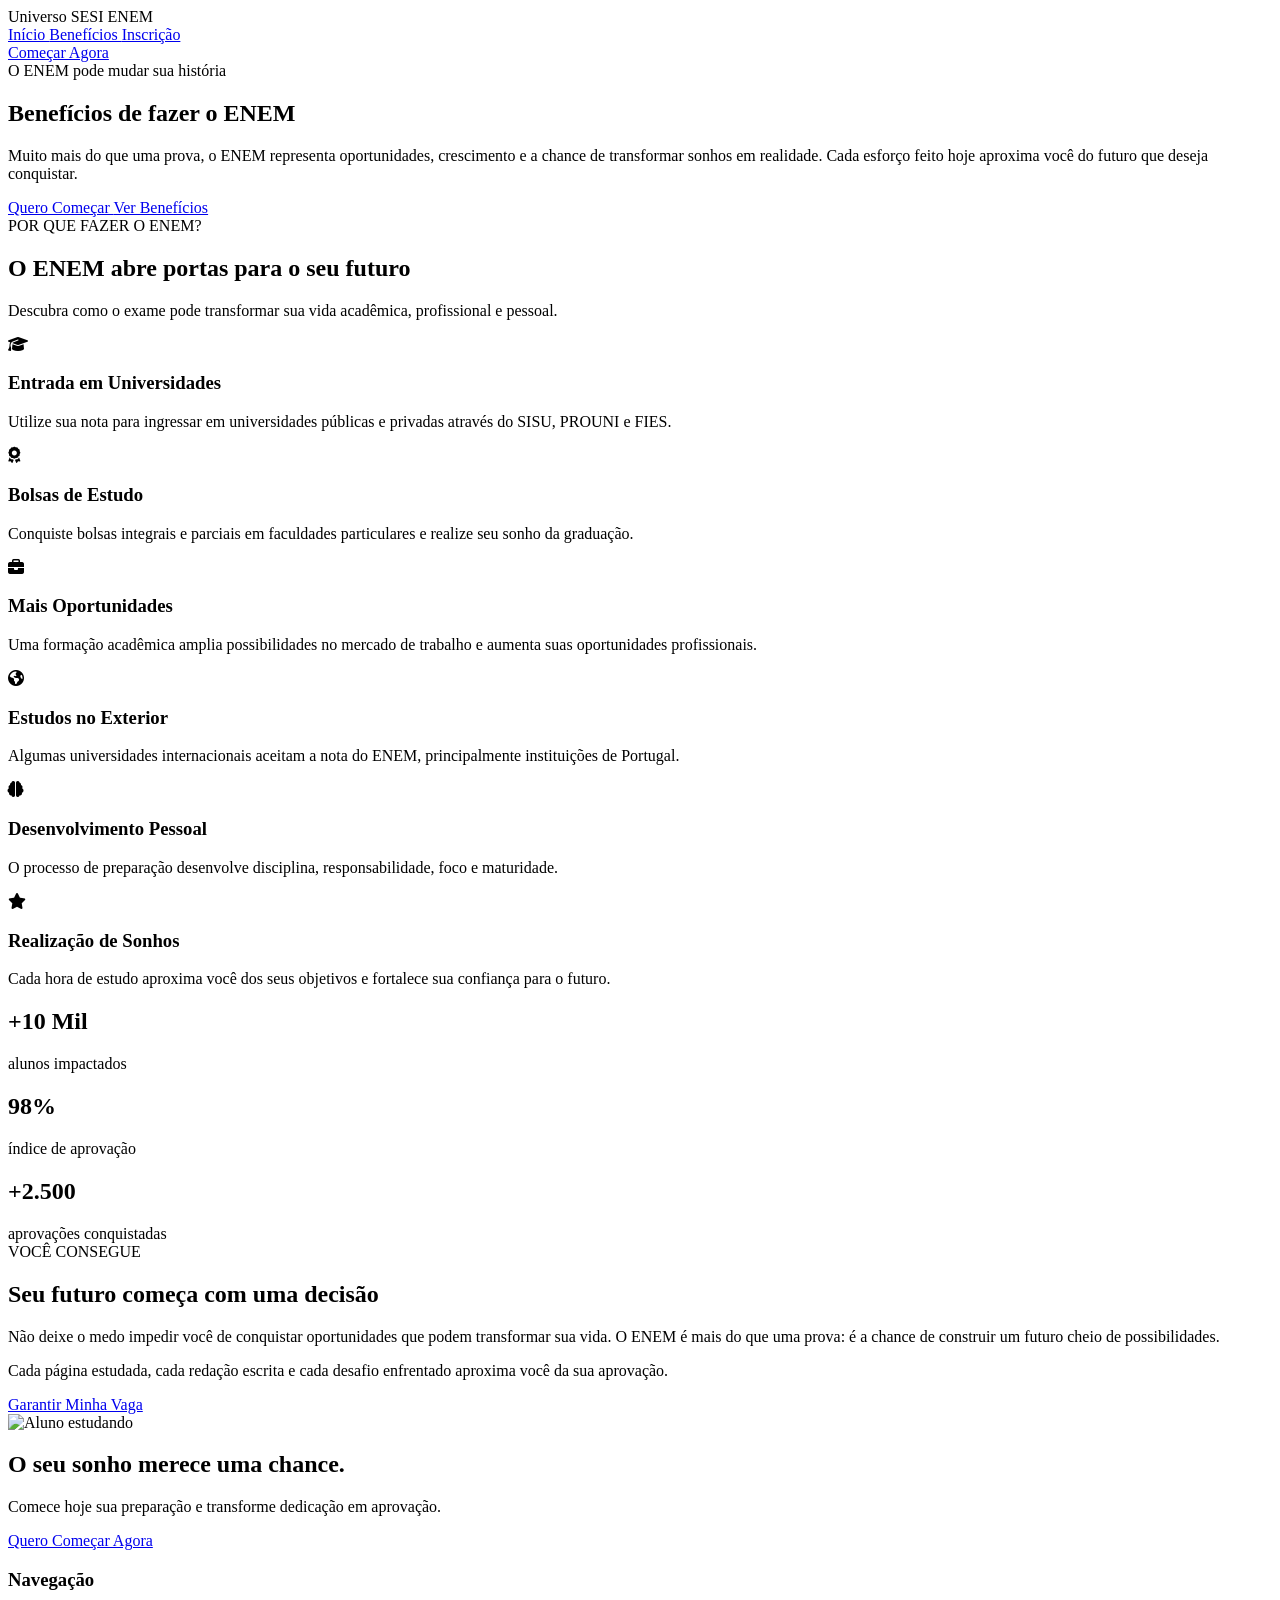
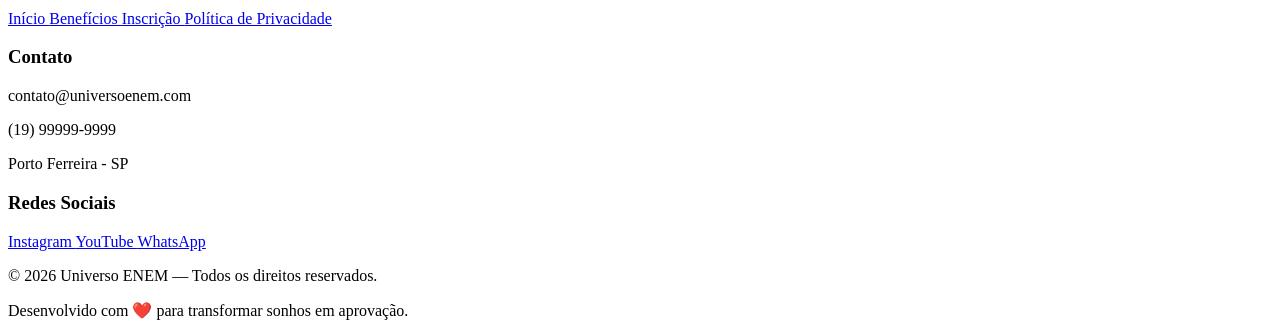
==== pages/beneficios.html @ ed3ad5ba "Add files via upload" ====
<!DOCTYPE html>
<html lang="pt-BR">

<head>

    <meta charset="UTF-8">
    <meta name="viewport" content="width=device-width, initial-scale=1.0">
    <link rel="stylesheet" href="../CSS/beneficios.css">
    <title>
        Benefícios do ENEM | Universo SESI ENEM
    </title>

    <!-- GOOGLE FONTS -->
    <link href="https://fonts.googleapis.com/css2?family=Poppins:wght@300;400;500;600;700;800&display=swap"
        rel="stylesheet">

    <!-- FONT AWESOME -->
    <link rel="stylesheet"
        href="https://cdnjs.cloudflare.com/ajax/libs/font-awesome/6.5.2/css/all.min.css">

    <!-- CSS -->
    <link rel="stylesheet" href="../CSS/beneficios.css">

</head>

<body>

    <!-- =========================================================
         HEADER
    ========================================================= -->

    <header class="header">

        <div class="logo">
            Universo <span>SESI ENEM</span>
        </div>

        <nav class="navbar">

            <a href="../index.html">
                Início
            </a>

            <a href="#">
                Benefícios
            </a>

            <a href="../pages/Inscrição.html">
                Inscrição
            </a>

        </nav>

        <a href="../pages/Inscrição.html" class="btn-header">
            Começar Agora
        </a>

    </header>

    <!-- =========================================================
         HERO
    ========================================================= -->

    <section class="beneficios-hero">

        <div class="hero-overlay"></div>

        <div class="hero-content">

            <span class="hero-tag">
                O ENEM pode mudar sua história
            </span>

            <h1>
                Benefícios de fazer o
                <span>ENEM</span>
            </h1>

            <p>
                Muito mais do que uma prova, o ENEM representa oportunidades,
                crescimento e a chance de transformar sonhos em realidade.
                Cada esforço feito hoje aproxima você do futuro que deseja conquistar.
            </p>

            <div class="hero-buttons">

                <a href="../pages/Inscrição.html" class="btn-primary">
                    Quero Começar
                </a>

                <a href="#beneficios" class="btn-secondary">
                    Ver Benefícios
                </a>

            </div>

        </div>

    </section>

    <!-- =========================================================
         BENEFÍCIOS
    ========================================================= -->

    <section class="beneficios" id="beneficios">

        <div class="section-title">

            <span>
                POR QUE FAZER O ENEM?
            </span>

            <h2>
                O ENEM abre portas para o seu futuro
            </h2>

            <p>
                Descubra como o exame pode transformar sua vida acadêmica,
                profissional e pessoal.
            </p>

        </div>

        <div class="beneficios-container">

            <!-- CARD -->
            <div class="beneficio-card destaque">

                <div class="beneficio-icon">
                    <i class="fa-solid fa-graduation-cap"></i>
                </div>

                <h3>
                    Entrada em Universidades
                </h3>

                <p>
                    Utilize sua nota para ingressar em universidades públicas
                    e privadas através do SISU, PROUNI e FIES.
                </p>

            </div>

            <!-- CARD -->
            <div class="beneficio-card">

                <div class="beneficio-icon">
                    <i class="fa-solid fa-award"></i>
                </div>

                <h3>
                    Bolsas de Estudo
                </h3>

                <p>
                    Conquiste bolsas integrais e parciais em faculdades particulares
                    e realize seu sonho da graduação.
                </p>

            </div>

            <!-- CARD -->
            <div class="beneficio-card">

                <div class="beneficio-icon">
                    <i class="fa-solid fa-briefcase"></i>
                </div>

                <h3>
                    Mais Oportunidades
                </h3>

                <p>
                    Uma formação acadêmica amplia possibilidades no mercado
                    de trabalho e aumenta suas oportunidades profissionais.
                </p>

            </div>

            <!-- CARD -->
            <div class="beneficio-card">

                <div class="beneficio-icon">
                    <i class="fa-solid fa-earth-americas"></i>
                </div>

                <h3>
                    Estudos no Exterior
                </h3>

                <p>
                    Algumas universidades internacionais aceitam a nota do ENEM,
                    principalmente instituições de Portugal.
                </p>

            </div>

            <!-- CARD -->
            <div class="beneficio-card">

                <div class="beneficio-icon">
                    <i class="fa-solid fa-brain"></i>
                </div>

                <h3>
                    Desenvolvimento Pessoal
                </h3>

                <p>
                    O processo de preparação desenvolve disciplina,
                    responsabilidade, foco e maturidade.
                </p>

            </div>

            <!-- CARD -->
            <div class="beneficio-card">

                <div class="beneficio-icon">
                    <i class="fa-solid fa-star"></i>
                </div>

                <h3>
                    Realização de Sonhos
                </h3>

                <p>
                    Cada hora de estudo aproxima você dos seus objetivos
                    e fortalece sua confiança para o futuro.
                </p>

            </div>

        </div>

    </section>

    <!-- =========================================================
         RESULTADOS
    ========================================================= -->

    <section class="resultados">

        <div class="resultados-content">

            <div class="resultado-box">

                <h2>
                    +10 Mil
                </h2>

                <span>
                    alunos impactados
                </span>

            </div>

            <div class="resultado-box">

                <h2>
                    98%
                </h2>

                <span>
                    índice de aprovação
                </span>

            </div>

            <div class="resultado-box">

                <h2>
                    +2.500
                </h2>

                <span>
                    aprovações conquistadas
                </span>

            </div>

        </div>

    </section>

    <!-- =========================================================
         MOTIVAÇÃO
    ========================================================= -->

    <section class="motivacao">

        <div class="motivacao-texto">

            <span>
                VOCÊ CONSEGUE
            </span>

            <h2>
                Seu futuro começa com uma decisão
            </h2>

            <p>
                Não deixe o medo impedir você de conquistar oportunidades
                que podem transformar sua vida.
                O ENEM é mais do que uma prova:
                é a chance de construir um futuro cheio de possibilidades.
            </p>

            <p>
                Cada página estudada, cada redação escrita e cada desafio
                enfrentado aproxima você da sua aprovação.
            </p>

            <a href="../pages/Inscrição.html" class="btn-primary">
                Garantir Minha Vaga
            </a>

        </div>

        <div class="motivacao-image">

            <img src="../img/aluno.png" alt="Aluno estudando">

        </div>

    </section>

    <!-- =========================================================
         CTA FINAL
    ========================================================= -->

    <section class="cta-final">

        <div class="cta-overlay"></div>

        <div class="cta-content">

            <h2>
                O seu sonho merece uma chance.
            </h2>

            <p>
                Comece hoje sua preparação e transforme dedicação
                em aprovação.
            </p>

            <a href="../pages/Inscrição.html" class="btn-cta">
                Quero Começar Agora
            </a>

        </div>

    </section>

    <!-- =========================================================
         FOOTER
    ========================================================= -->

    <footer class="footer-final">

        <!-- LINKS -->

        <div class="footer-links">

            <h3>
                Navegação
            </h3>

            <a href="../index.html">
                Início
            </a>

            <a href="#">
                Benefícios
            </a>

            <a href="../pages/Inscrição.html">
                Inscrição
            </a>

            <a href="#">
                Política de Privacidade
            </a>

        </div>

        <!-- CONTATO -->

        <div class="footer-contact">

            <h3>
                Contato
            </h3>

            <p>
                contato@universoenem.com
            </p>

            <p>
                (19) 99999-9999
            </p>

            <p>
                Porto Ferreira - SP
            </p>

        </div>

        <!-- REDES -->

        <div class="footer-links">

            <h3>
                Redes Sociais
            </h3>

            <a href="#">
                Instagram
            </a>

            <a href="#">
                YouTube
            </a>

            <a href="#">
                WhatsApp
            </a>

        </div>

        <!-- COPYRIGHT -->

        <div class="footer-contact">

            <p>
                © 2026 Universo ENEM — Todos os direitos reservados.
            </p>

            <p>
                Desenvolvido com ❤️ para transformar sonhos em aprovação.
            </p>

        </div>

    </footer>

</body>

</html>
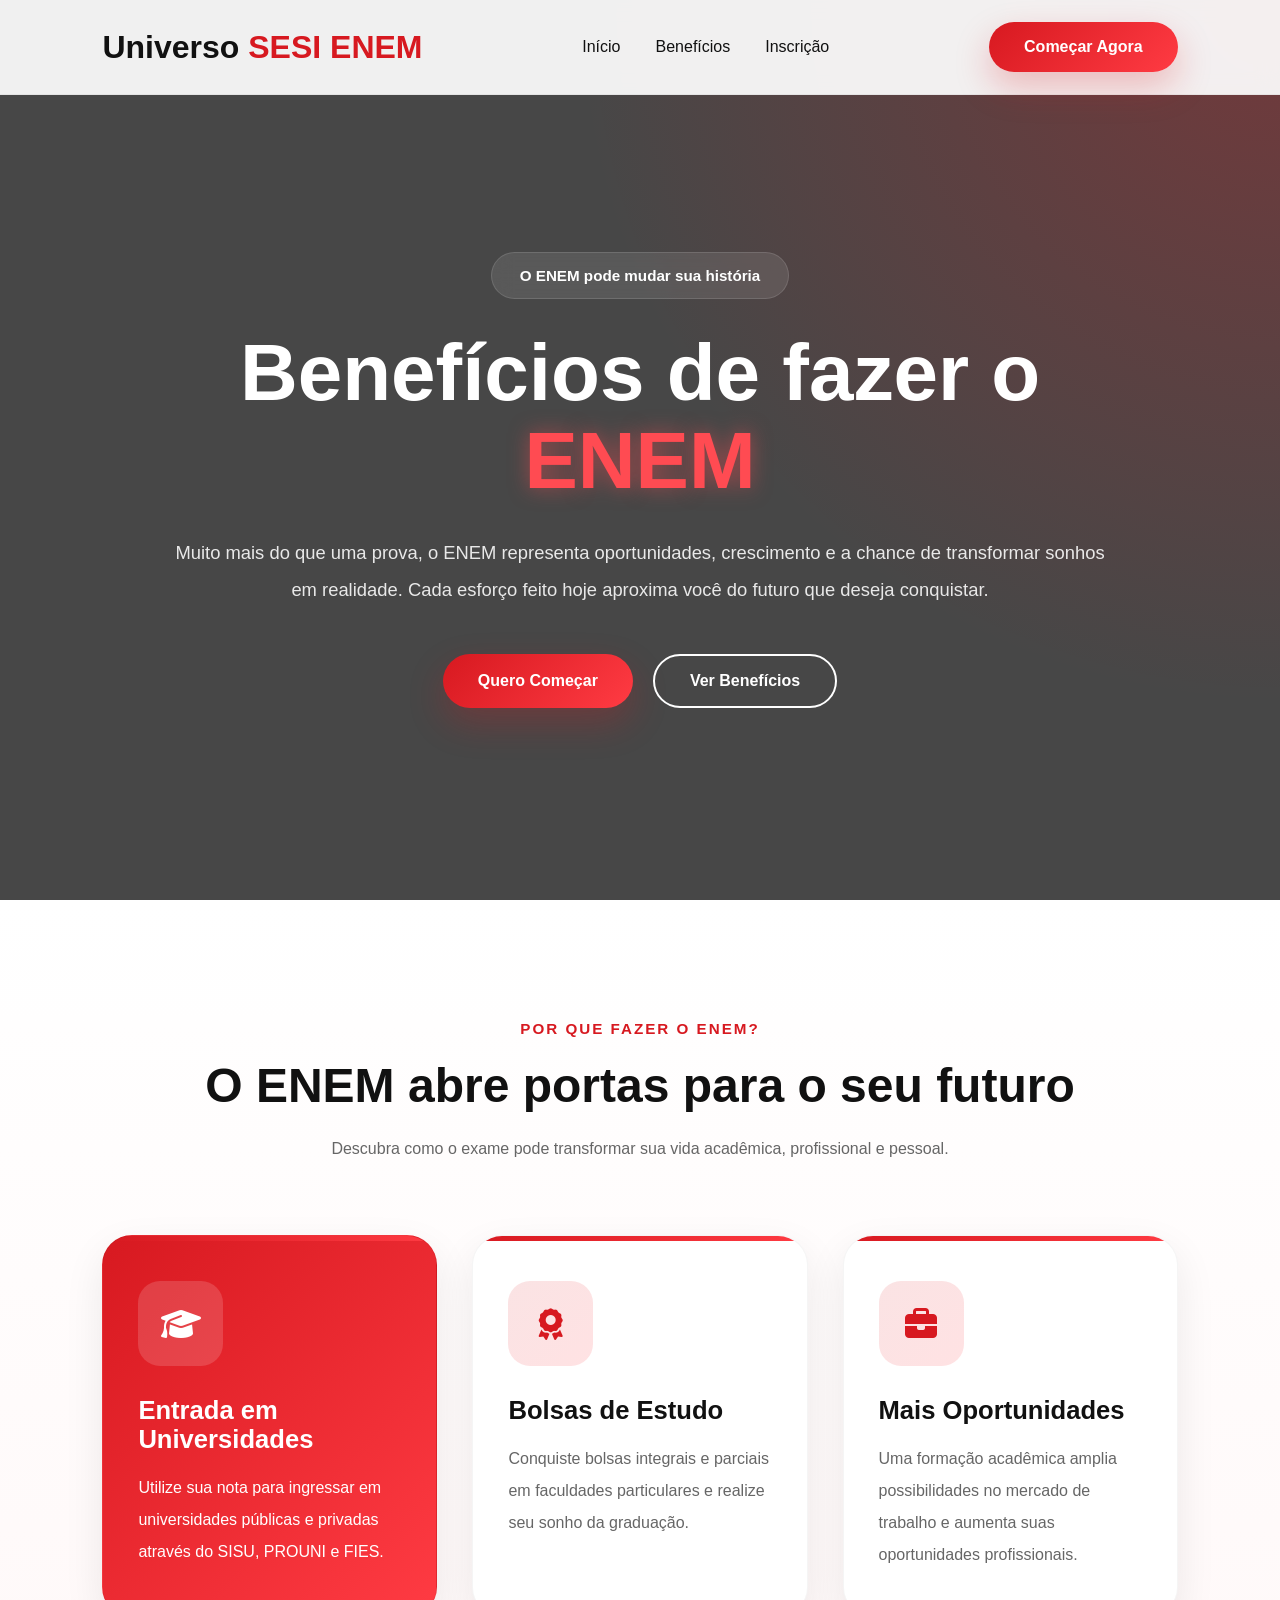
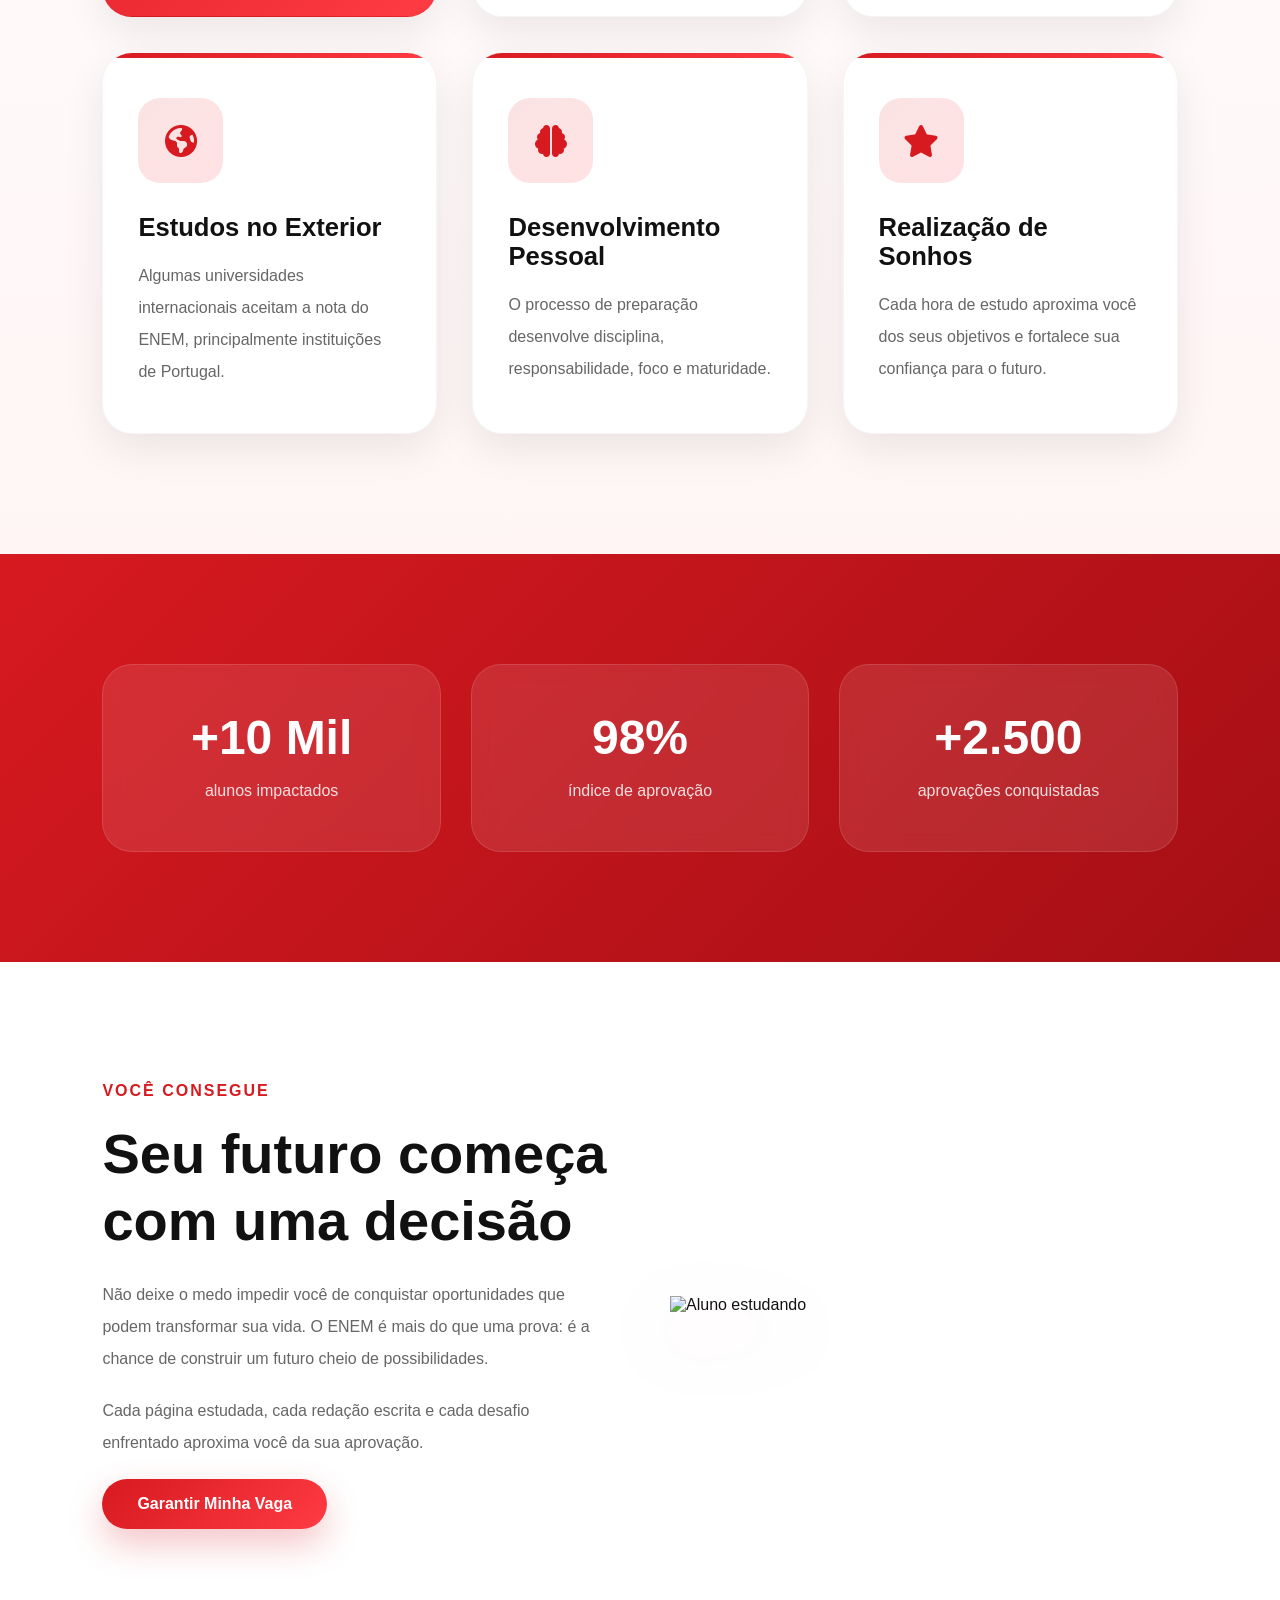
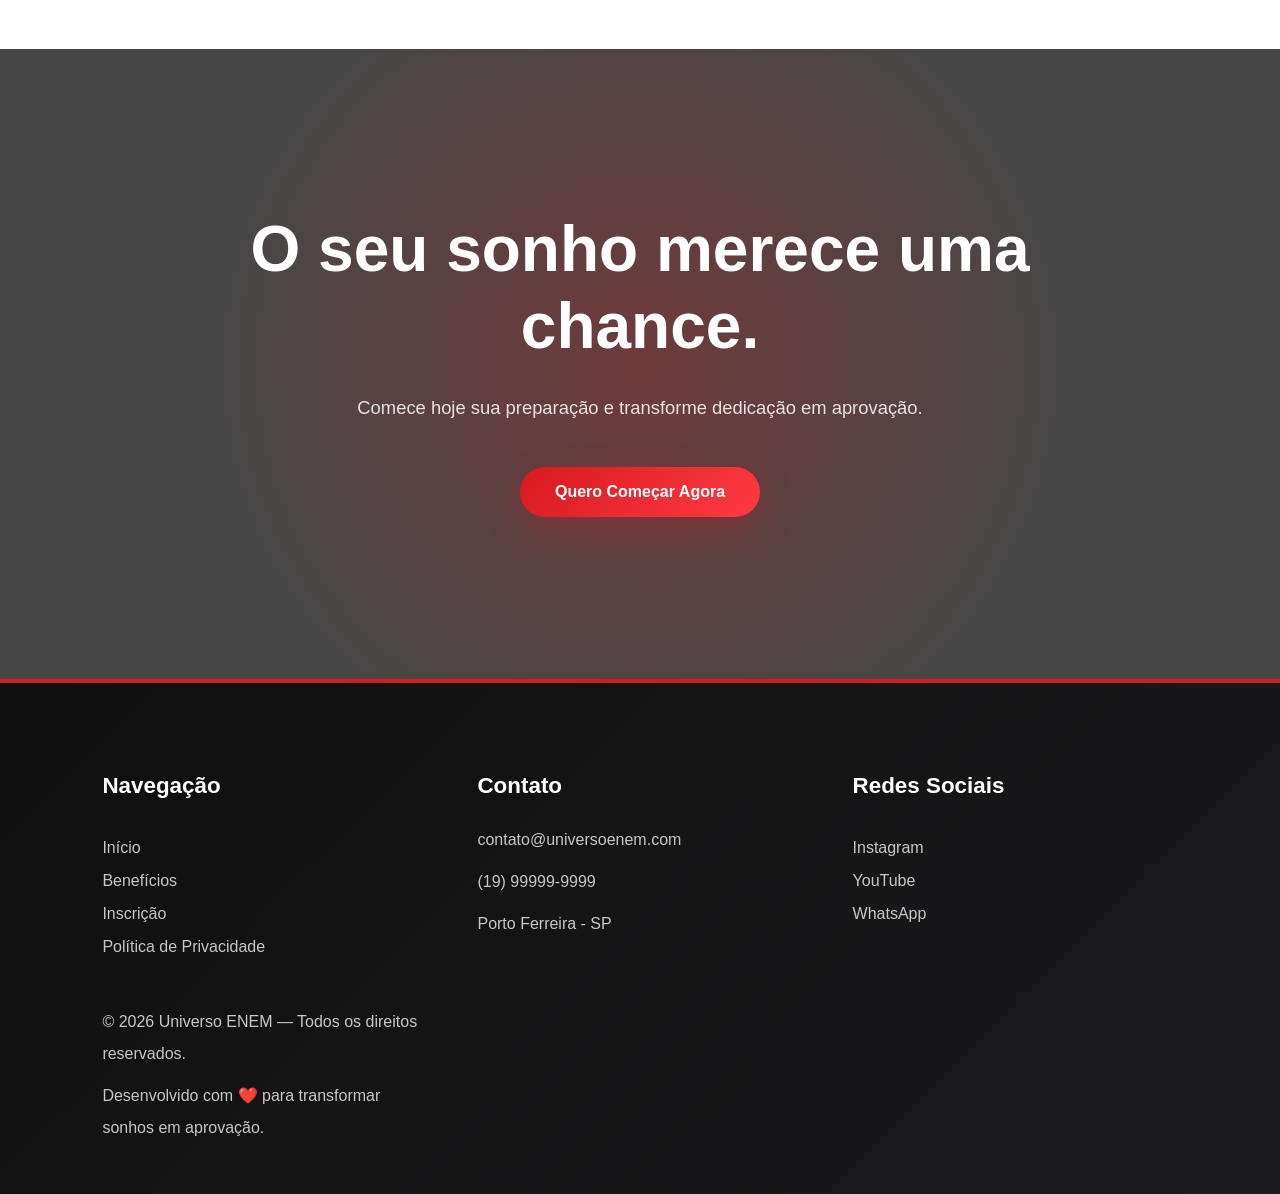
==== commit 562bac46: "Update beneficios.html" ====
--- a/pages/beneficios.html
+++ b/pages/beneficios.html
@@ -5,7 +5,7 @@
 
     <meta charset="UTF-8">
     <meta name="viewport" content="width=device-width, initial-scale=1.0">
-    <link rel="stylesheet" href="../CSS/beneficios.css">
+    <link rel="stylesheet" href="../css/beneficios.css">
     <title>
         Benefícios do ENEM | Universo SESI ENEM
     </title>
@@ -446,4 +446,4 @@
 
 </body>
 
-</html>+</html>
--- a/css/beneficios.css
+++ b/css/beneficios.css
@@ -0,0 +1,772 @@
+/* =========================================================
+   GOOGLE FONTS
+========================================================= */
+@import url('https://fonts.googleapis.com/css2?family=Poppins:wght@300;400;500;600;700;800&display=swap');
+
+/* =========================================================
+   RESET
+========================================================= */
+*{
+    margin: 0;
+    padding: 0;
+    box-sizing: border-box;
+    scroll-behavior: smooth;
+}
+
+:root{
+
+    --vermelho: #d71920;
+    --vermelho-escuro: #9f1016;
+    --vermelho-claro: #ff4b52;
+
+    --preto: #111111;
+    --cinza: #666666;
+    --cinza-claro: #f5f5f5;
+    --branco: #ffffff;
+
+    --gradiente:
+    linear-gradient(135deg,
+    #d71920,
+    #ff3b43);
+
+    --sombra:
+    0 15px 40px rgba(0,0,0,0.08);
+
+}
+
+body{
+    font-family: 'Poppins', sans-serif;
+    background: #ffffff;
+    color: var(--preto);
+    overflow-x: hidden;
+}
+
+/* =========================================================
+   SCROLLBAR
+========================================================= */
+::-webkit-scrollbar{
+    width: 10px;
+}
+
+::-webkit-scrollbar-thumb{
+    background: var(--gradiente);
+    border-radius: 50px;
+}
+
+/* =========================================================
+   HEADER
+========================================================= */
+.header{
+    width: 100%;
+
+    padding: 22px 8%;
+
+    position: fixed;
+    top: 0;
+    left: 0;
+
+    z-index: 1000;
+
+    display: flex;
+    align-items: center;
+    justify-content: space-between;
+
+    background: rgba(255,255,255,0.92);
+
+    backdrop-filter: blur(10px);
+
+    border-bottom:
+    1px solid rgba(0,0,0,0.05);
+}
+
+.logo{
+    font-size: 2rem;
+    font-weight: 800;
+    color: var(--preto);
+}
+
+.logo span{
+    color: var(--vermelho);
+}
+
+.navbar{
+    display: flex;
+    gap: 35px;
+}
+
+.navbar a{
+    text-decoration: none;
+
+    color: var(--preto);
+
+    font-weight: 500;
+
+    position: relative;
+
+    transition: .3s;
+}
+
+.navbar a::after{
+    content: '';
+
+    position: absolute;
+
+    left: 0;
+    bottom: -6px;
+
+    width: 0%;
+    height: 2px;
+
+    background: var(--vermelho);
+
+    transition: .3s;
+}
+
+.navbar a:hover{
+    color: var(--vermelho);
+}
+
+.navbar a:hover::after{
+    width: 100%;
+}
+
+/* =========================================================
+   BOTÕES
+========================================================= */
+.btn-header,
+.btn-primary,
+.btn-cta{
+    display: inline-flex;
+    align-items: center;
+    justify-content: center;
+
+    padding: 16px 35px;
+
+    border-radius: 50px;
+
+    background: var(--gradiente);
+
+    color: #fff;
+
+    text-decoration: none;
+
+    font-weight: 600;
+
+    transition: .4s;
+
+    box-shadow:
+    0 15px 35px rgba(215,25,32,0.25);
+}
+
+.btn-header:hover,
+.btn-primary:hover,
+.btn-cta:hover{
+    transform: translateY(-6px);
+
+    box-shadow:
+    0 20px 45px rgba(215,25,32,0.35);
+}
+
+.btn-secondary{
+    display: inline-flex;
+    align-items: center;
+    justify-content: center;
+
+    padding: 16px 35px;
+
+    border-radius: 50px;
+
+    border: 2px solid #fff;
+
+    color: #fff;
+
+    text-decoration: none;
+
+    font-weight: 600;
+
+    transition: .4s;
+}
+
+.btn-secondary:hover{
+    background: #fff;
+    color: var(--vermelho);
+}
+
+/* =========================================================
+   HERO
+========================================================= */
+.beneficios-hero{
+    width: 100%;
+    min-height: 100vh;
+
+    position: relative;
+
+    display: flex;
+    align-items: center;
+    justify-content: center;
+
+    text-align: center;
+
+    padding: 160px 8% 100px;
+
+    overflow: hidden;
+
+    background:
+    linear-gradient(rgba(0,0,0,0.72),
+    rgba(0,0,0,0.72)),
+    url('../img/bg-beneficios.jpg') center/cover fixed;
+}
+
+.hero-overlay{
+    position: absolute;
+    inset: 0;
+
+    background:
+    radial-gradient(circle at top right,
+    rgba(215,25,32,0.30),
+    transparent 45%);
+}
+
+.hero-content{
+    position: relative;
+    z-index: 2;
+
+    max-width: 950px;
+}
+
+.hero-tag{
+    display: inline-block;
+
+    padding: 14px 28px;
+
+    border-radius: 50px;
+
+    background: rgba(255,255,255,0.10);
+
+    border:
+    1px solid rgba(255,255,255,0.12);
+
+    backdrop-filter: blur(10px);
+
+    color: #fff;
+
+    font-size: .95rem;
+    font-weight: 600;
+
+    margin-bottom: 30px;
+}
+
+.hero-content h1{
+    font-size: 5rem;
+
+    line-height: 1.1;
+
+    color: #fff;
+
+    margin-bottom: 30px;
+
+    font-weight: 800;
+}
+
+.hero-content h1 span{
+    color: var(--vermelho-claro);
+
+    text-shadow:
+    0 0 20px rgba(255,75,82,0.5);
+}
+
+.hero-content p{
+    color: rgba(255,255,255,0.88);
+
+    font-size: 1.15rem;
+
+    line-height: 2;
+
+    margin-bottom: 45px;
+}
+
+.hero-buttons{
+    display: flex;
+    justify-content: center;
+    gap: 20px;
+    flex-wrap: wrap;
+}
+
+/* =========================================================
+   SECTION TITLE
+========================================================= */
+.section-title{
+    text-align: center;
+    margin-bottom: 70px;
+}
+
+.section-title span{
+    color: var(--vermelho);
+
+    font-size: .95rem;
+    font-weight: 700;
+
+    letter-spacing: 2px;
+}
+
+.section-title h2{
+    font-size: 3rem;
+
+    margin: 20px 0;
+
+    color: var(--preto);
+}
+
+.section-title p{
+    max-width: 750px;
+
+    margin: auto;
+
+    color: var(--cinza);
+
+    line-height: 2;
+}
+
+/* =========================================================
+   BENEFÍCIOS
+========================================================= */
+.beneficios{
+    padding: 120px 8%;
+
+    background:
+    linear-gradient(to bottom,
+    #fff,
+    #fff5f5);
+}
+
+.beneficios-container{
+    display: grid;
+
+    grid-template-columns:
+    repeat(auto-fit,minmax(300px,1fr));
+
+    gap: 35px;
+}
+
+/* =========================================================
+   CARD
+========================================================= */
+.beneficio-card{
+    background: #fff;
+
+    padding: 45px 35px;
+
+    border-radius: 30px;
+
+    position: relative;
+
+    overflow: hidden;
+
+    transition: .5s;
+
+    box-shadow: var(--sombra);
+
+    border:
+    1px solid rgba(0,0,0,0.04);
+}
+
+.beneficio-card::before{
+    content: '';
+
+    position: absolute;
+
+    top: 0;
+    left: 0;
+
+    width: 100%;
+    height: 5px;
+
+    background: var(--gradiente);
+}
+
+.beneficio-card:hover{
+    transform: translateY(-12px);
+
+    box-shadow:
+    0 25px 50px rgba(215,25,32,0.12);
+}
+
+.beneficio-icon{
+    width: 85px;
+    height: 85px;
+
+    display: flex;
+    align-items: center;
+    justify-content: center;
+
+    border-radius: 22px;
+
+    background:
+    linear-gradient(135deg,
+    rgba(215,25,32,0.12),
+    rgba(255,59,67,0.15));
+
+    color: var(--vermelho);
+
+    font-size: 2rem;
+
+    margin-bottom: 30px;
+
+    transition: .4s;
+}
+
+.beneficio-card:hover .beneficio-icon{
+    transform: scale(1.1) rotate(5deg);
+}
+
+.beneficio-card h3{
+    font-size: 1.6rem;
+
+    margin-bottom: 18px;
+}
+
+.beneficio-card p{
+    color: var(--cinza);
+
+    line-height: 2;
+}
+
+.destaque{
+    background: var(--gradiente);
+}
+
+.destaque h3,
+.destaque p{
+    color: #fff;
+}
+
+.destaque .beneficio-icon{
+    background: rgba(255,255,255,0.15);
+    color: #fff;
+}
+
+/* =========================================================
+   RESULTADOS
+========================================================= */
+.resultados{
+    padding: 110px 8%;
+
+    background:
+    linear-gradient(135deg,
+    #d71920,
+    #a50f15);
+}
+
+.resultados-content{
+    display: grid;
+
+    grid-template-columns:
+    repeat(auto-fit,minmax(250px,1fr));
+
+    gap: 30px;
+}
+
+.resultado-box{
+    background: rgba(255,255,255,0.10);
+
+    backdrop-filter: blur(10px);
+
+    border:
+    1px solid rgba(255,255,255,0.12);
+
+    padding: 45px 30px;
+
+    border-radius: 30px;
+
+    text-align: center;
+
+    transition: .4s;
+}
+
+.resultado-box:hover{
+    transform: translateY(-10px);
+}
+
+.resultado-box h2{
+    font-size: 3rem;
+
+    color: #fff;
+
+    margin-bottom: 12px;
+}
+
+.resultado-box span{
+    color: rgba(255,255,255,0.85);
+
+    line-height: 1.8;
+}
+
+/* =========================================================
+   MOTIVAÇÃO
+========================================================= */
+.motivacao{
+    padding: 120px 8%;
+
+    display: flex;
+    align-items: center;
+    justify-content: space-between;
+
+    gap: 60px;
+
+    flex-wrap: wrap;
+}
+
+.motivacao-texto{
+    flex: 1;
+    min-width: 300px;
+}
+
+.motivacao-texto span{
+    color: var(--vermelho);
+
+    font-weight: 700;
+
+    letter-spacing: 2px;
+}
+
+.motivacao-texto h2{
+    font-size: 3.5rem;
+
+    line-height: 1.2;
+
+    margin: 20px 0 25px;
+}
+
+.motivacao-texto p{
+    color: var(--cinza);
+
+    line-height: 2;
+
+    margin-bottom: 20px;
+}
+
+.motivacao-image{
+    flex: 1;
+
+    display: flex;
+    justify-content: center;
+}
+
+.motivacao-image img{
+    width: 100%;
+    max-width: 550px;
+
+    filter:
+    drop-shadow(0 25px 40px rgba(215,25,32,0.20));
+
+    animation: float 4s ease-in-out infinite;
+}
+
+@keyframes float{
+
+    0%{
+        transform: translateY(0px);
+    }
+
+    50%{
+        transform: translateY(-18px);
+    }
+
+    100%{
+        transform: translateY(0px);
+    }
+
+}
+
+/* =========================================================
+   CTA FINAL
+========================================================= */
+.cta-final{
+    width: 100%;
+    min-height: 70vh;
+
+    position: relative;
+
+    display: flex;
+    align-items: center;
+    justify-content: center;
+
+    text-align: center;
+
+    padding: 120px 8%;
+
+    overflow: hidden;
+
+    background:
+    linear-gradient(rgba(0,0,0,0.72),
+    rgba(0,0,0,0.72)),
+    url('../img/bg-cta.jpg') center/cover fixed;
+}
+
+.cta-overlay{
+    position: absolute;
+    inset: 0;
+
+    background:
+    radial-gradient(circle,
+    rgba(215,25,32,0.28),
+    transparent 60%);
+}
+
+.cta-content{
+    position: relative;
+    z-index: 2;
+
+    max-width: 850px;
+}
+
+.cta-content h2{
+    font-size: 4rem;
+
+    line-height: 1.2;
+
+    color: #fff;
+
+    margin-bottom: 25px;
+}
+
+.cta-content p{
+    color: rgba(255,255,255,0.85);
+
+    line-height: 2;
+
+    font-size: 1.15rem;
+
+    margin-bottom: 40px;
+}
+
+/* =========================================================
+   FOOTER
+========================================================= */
+.footer-final{
+    background:
+    linear-gradient(135deg,
+    #0f0f10,
+    #1b1b1d);
+
+    padding: 90px 8% 40px;
+
+    display: grid;
+
+    grid-template-columns:
+    repeat(auto-fit,minmax(250px,1fr));
+
+    gap: 50px;
+
+    border-top:
+    4px solid var(--vermelho);
+}
+
+.footer-links h3,
+.footer-contact h3{
+    color: #fff;
+
+    margin-bottom: 25px;
+
+    font-size: 1.4rem;
+}
+
+.footer-links{
+    display: flex;
+    flex-direction: column;
+    gap: 15px;
+}
+
+.footer-links a{
+    text-decoration: none;
+
+    color: #c7c7c7;
+
+    transition: .3s;
+}
+
+.footer-links a:hover{
+    color: #fff;
+
+    transform: translateX(8px);
+}
+
+.footer-contact p{
+    color: #c7c7c7;
+
+    line-height: 2;
+
+    margin-bottom: 10px;
+}
+
+/* =========================================================
+   RESPONSIVO
+========================================================= */
+@media(max-width: 1100px){
+
+    .hero-content h1{
+        font-size: 4rem;
+    }
+
+    .motivacao{
+        flex-direction: column;
+        text-align: center;
+    }
+
+}
+
+@media(max-width: 768px){
+
+    .header{
+        padding: 18px 5%;
+    }
+
+    .navbar{
+        display: none;
+    }
+
+    .beneficios-hero,
+    .beneficios,
+    .resultados,
+    .motivacao,
+    .cta-final,
+    .footer-final{
+        padding-left: 5%;
+        padding-right: 5%;
+    }
+
+    .hero-content h1{
+        font-size: 3rem;
+    }
+
+    .section-title h2,
+    .motivacao-texto h2,
+    .cta-content h2{
+        font-size: 2.5rem;
+    }
+
+}
+
+@media(max-width: 500px){
+
+    .hero-content h1{
+        font-size: 2.3rem;
+    }
+
+    .hero-buttons{
+        flex-direction: column;
+    }
+
+    .btn-primary,
+    .btn-secondary,
+    .btn-cta{
+        width: 100%;
+    }
+
+    .section-title h2,
+    .motivacao-texto h2,
+    .cta-content h2{
+        font-size: 2rem;
+    }
+
+}
